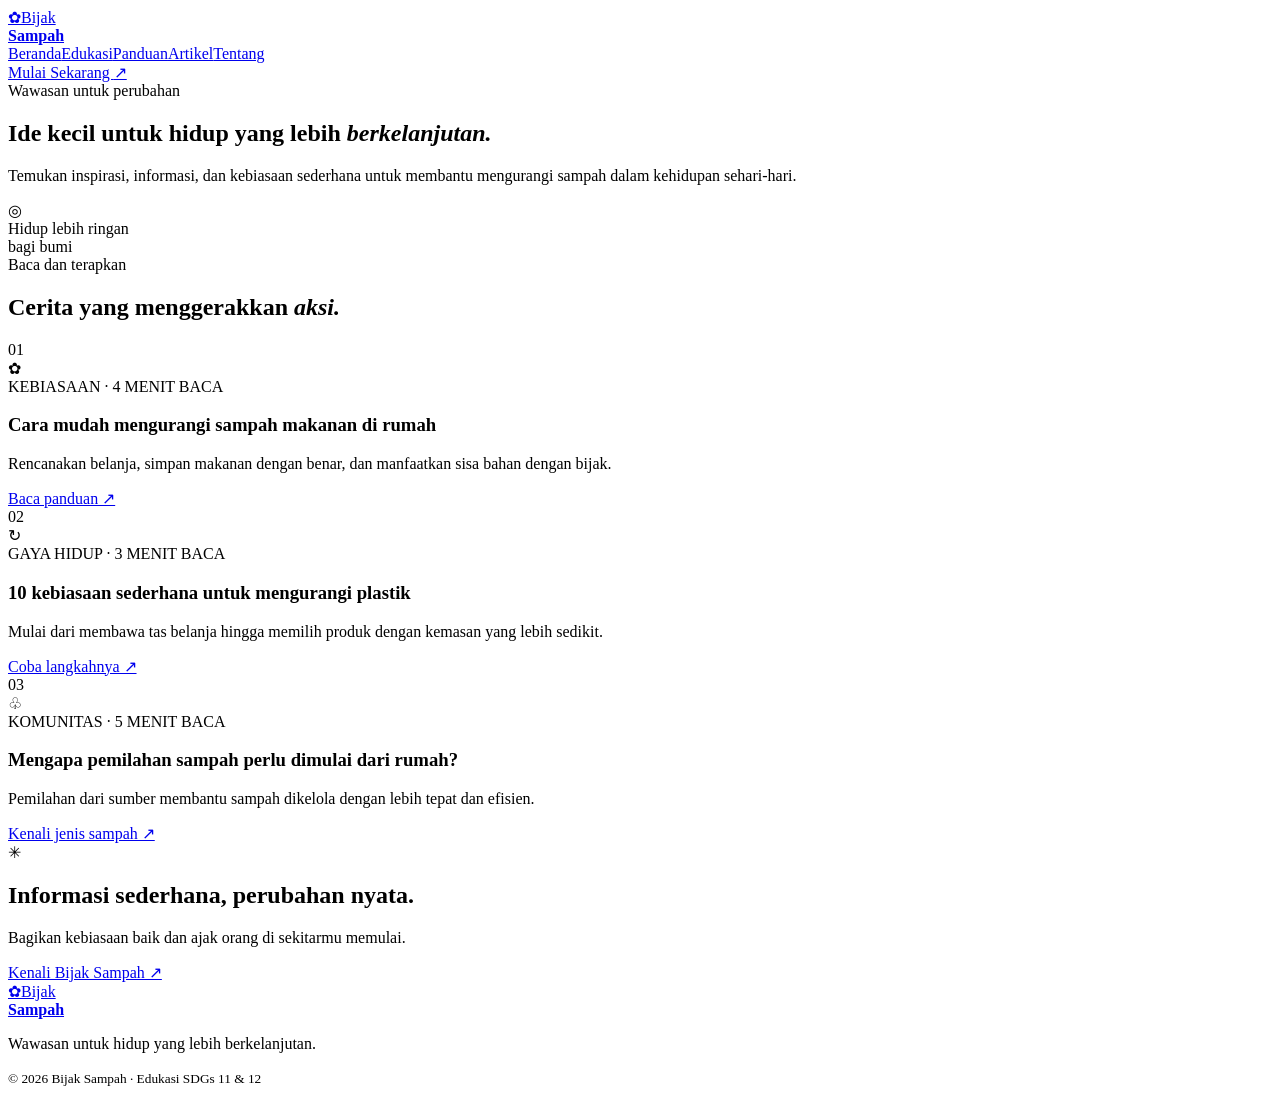
==== artikel.html @ ef58f40f "Add files via upload" ====
<!DOCTYPE html><html lang="id"><head><meta charset="UTF-8"><meta name="viewport" content="width=device-width, initial-scale=1.0"><title>Artikel — Bijak Sampah</title><link rel="stylesheet" href="css/style.css"></head><body>
<header class="site-header"><a class="brand" href="index.html"><span class="brand-mark">✿</span><span>Bijak<br><b>Sampah</b></span></a><nav class="nav"><a href="index.html">Beranda</a><a href="edukasi.html">Edukasi</a><a href="panduan.html">Panduan</a><a class="active" href="artikel.html">Artikel</a><a href="tentang.html">Tentang</a></nav><a class="button button-small" href="panduan.html">Mulai Sekarang <span>↗</span></a></header>
<main><section class="page-hero article-hero"><div><span class="eyebrow">Wawasan untuk perubahan</span><h1>Ide kecil untuk hidup yang lebih <em>berkelanjutan.</em></h1><p>Temukan inspirasi, informasi, dan kebiasaan sederhana untuk membantu mengurangi sampah dalam kehidupan sehari-hari.</p></div><div class="page-hero-art art-earth"><div class="earth-icon">◎</div><span>Hidup lebih ringan<br>bagi bumi</span></div></section>
<section class="section"><div class="section-head"><div><span class="eyebrow">Baca dan terapkan</span><h2>Cerita yang menggerakkan <em>aksi.</em></h2></div></div><div class="article-grid">
<article class="article-card"><div class="article-cover cover-food"><span>01</span><div class="cover-symbol">✿</div></div><div class="article-content"><span class="article-meta">KEBIASAAN · 4 MENIT BACA</span><h3>Cara mudah mengurangi sampah makanan di rumah</h3><p>Rencanakan belanja, simpan makanan dengan benar, dan manfaatkan sisa bahan dengan bijak.</p><a class="text-link" href="panduan.html">Baca panduan ↗</a></div></article>
<article class="article-card"><div class="article-cover cover-plastic"><span>02</span><div class="cover-symbol">↻</div></div><div class="article-content"><span class="article-meta">GAYA HIDUP · 3 MENIT BACA</span><h3>10 kebiasaan sederhana untuk mengurangi plastik</h3><p>Mulai dari membawa tas belanja hingga memilih produk dengan kemasan yang lebih sedikit.</p><a class="text-link" href="panduan.html">Coba langkahnya ↗</a></div></article>
<article class="article-card"><div class="article-cover cover-community"><span>03</span><div class="cover-symbol">♧</div></div><div class="article-content"><span class="article-meta">KOMUNITAS · 5 MENIT BACA</span><h3>Mengapa pemilahan sampah perlu dimulai dari rumah?</h3><p>Pemilahan dari sumber membantu sampah dikelola dengan lebih tepat dan efisien.</p><a class="text-link" href="edukasi.html">Kenali jenis sampah ↗</a></div></article></div></section>
<section class="callout"><span class="callout-icon">✳</span><div><h2>Informasi sederhana, perubahan nyata.</h2><p>Bagikan kebiasaan baik dan ajak orang di sekitarmu memulai.</p></div><a class="button" href="tentang.html">Kenali Bijak Sampah ↗</a></section></main>
<footer class="footer"><a class="brand" href="index.html"><span class="brand-mark">✿</span><span>Bijak<br><b>Sampah</b></span></a><p>Wawasan untuk hidup yang lebih berkelanjutan.</p><small>© 2026 Bijak Sampah · Edukasi SDGs 11 & 12</small></footer></body></html>
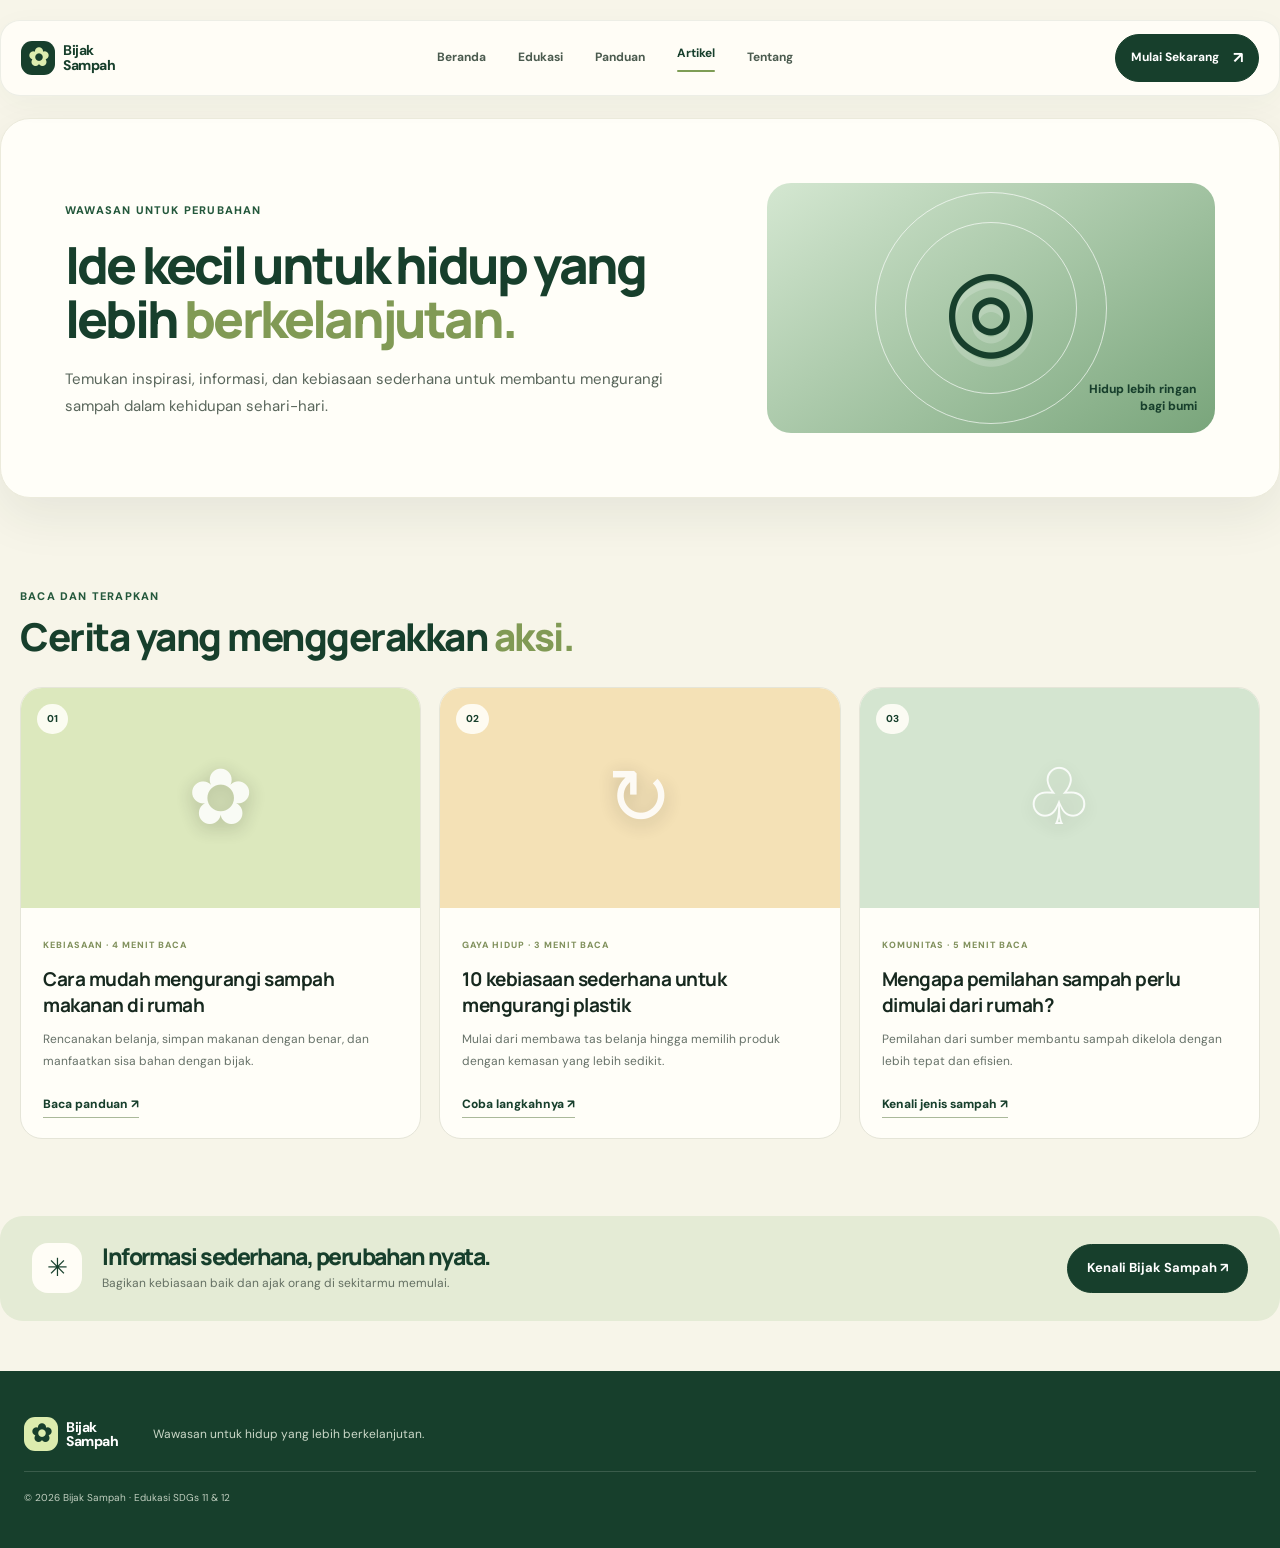
==== commit fc994e2d: "Update artikel.html" ====
--- a/artikel.html
+++ b/artikel.html
@@ -1,9 +1,170 @@
-<!DOCTYPE html><html lang="id"><head><meta charset="UTF-8"><meta name="viewport" content="width=device-width, initial-scale=1.0"><title>Artikel — Bijak Sampah</title><link rel="stylesheet" href="css/style.css"></head><body>
-<header class="site-header"><a class="brand" href="index.html"><span class="brand-mark">✿</span><span>Bijak<br><b>Sampah</b></span></a><nav class="nav"><a href="index.html">Beranda</a><a href="edukasi.html">Edukasi</a><a href="panduan.html">Panduan</a><a class="active" href="artikel.html">Artikel</a><a href="tentang.html">Tentang</a></nav><a class="button button-small" href="panduan.html">Mulai Sekarang <span>↗</span></a></header>
-<main><section class="page-hero article-hero"><div><span class="eyebrow">Wawasan untuk perubahan</span><h1>Ide kecil untuk hidup yang lebih <em>berkelanjutan.</em></h1><p>Temukan inspirasi, informasi, dan kebiasaan sederhana untuk membantu mengurangi sampah dalam kehidupan sehari-hari.</p></div><div class="page-hero-art art-earth"><div class="earth-icon">◎</div><span>Hidup lebih ringan<br>bagi bumi</span></div></section>
-<section class="section"><div class="section-head"><div><span class="eyebrow">Baca dan terapkan</span><h2>Cerita yang menggerakkan <em>aksi.</em></h2></div></div><div class="article-grid">
-<article class="article-card"><div class="article-cover cover-food"><span>01</span><div class="cover-symbol">✿</div></div><div class="article-content"><span class="article-meta">KEBIASAAN · 4 MENIT BACA</span><h3>Cara mudah mengurangi sampah makanan di rumah</h3><p>Rencanakan belanja, simpan makanan dengan benar, dan manfaatkan sisa bahan dengan bijak.</p><a class="text-link" href="panduan.html">Baca panduan ↗</a></div></article>
-<article class="article-card"><div class="article-cover cover-plastic"><span>02</span><div class="cover-symbol">↻</div></div><div class="article-content"><span class="article-meta">GAYA HIDUP · 3 MENIT BACA</span><h3>10 kebiasaan sederhana untuk mengurangi plastik</h3><p>Mulai dari membawa tas belanja hingga memilih produk dengan kemasan yang lebih sedikit.</p><a class="text-link" href="panduan.html">Coba langkahnya ↗</a></div></article>
-<article class="article-card"><div class="article-cover cover-community"><span>03</span><div class="cover-symbol">♧</div></div><div class="article-content"><span class="article-meta">KOMUNITAS · 5 MENIT BACA</span><h3>Mengapa pemilahan sampah perlu dimulai dari rumah?</h3><p>Pemilahan dari sumber membantu sampah dikelola dengan lebih tepat dan efisien.</p><a class="text-link" href="edukasi.html">Kenali jenis sampah ↗</a></div></article></div></section>
-<section class="callout"><span class="callout-icon">✳</span><div><h2>Informasi sederhana, perubahan nyata.</h2><p>Bagikan kebiasaan baik dan ajak orang di sekitarmu memulai.</p></div><a class="button" href="tentang.html">Kenali Bijak Sampah ↗</a></section></main>
-<footer class="footer"><a class="brand" href="index.html"><span class="brand-mark">✿</span><span>Bijak<br><b>Sampah</b></span></a><p>Wawasan untuk hidup yang lebih berkelanjutan.</p><small>© 2026 Bijak Sampah · Edukasi SDGs 11 & 12</small></footer></body></html>+
+<!DOCTYPE html>
+<html lang="id">
+<head>
+    <meta charset="UTF-8">
+    <meta name="viewport" content="width=device-width, initial-scale=1.0">
+    <title>Artikel — Bijak Sampah</title>
+    <link rel="stylesheet" href="css/style.css">
+</head>
+<body>
+
+    <header class="site-header">
+        <a class="brand" href="index.html">
+            <span class="brand-mark">✿</span>
+            <span>Bijak<br><b>Sampah</b></span>
+        </a>
+
+        <nav class="nav">
+            <a href="index.html">Beranda</a>
+            <a href="edukasi.html">Edukasi</a>
+            <a href="panduan.html">Panduan</a>
+            <a class="active" href="artikel.html">Artikel</a>
+            <a href="tentang.html">Tentang</a>
+        </nav>
+
+        <a class="button button-small" href="panduan.html">
+            Mulai Sekarang <span>↗</span>
+        </a>
+    </header>
+
+    <main>
+
+        <section class="page-hero article-hero">
+            <div>
+                <span class="eyebrow">Wawasan untuk perubahan</span>
+                <h1>
+                    Ide kecil untuk hidup yang lebih
+                    <em>berkelanjutan.</em>
+                </h1>
+                <p>
+                    Temukan inspirasi, informasi, dan kebiasaan sederhana
+                    untuk membantu mengurangi sampah dalam kehidupan sehari-hari.
+                </p>
+            </div>
+
+            <div class="page-hero-art art-earth">
+                <div class="earth-icon">◎</div>
+                <span>
+                    Hidup lebih ringan<br>
+                    bagi bumi
+                </span>
+            </div>
+        </section>
+
+        <section class="section">
+            <div class="section-head">
+                <div>
+                    <span class="eyebrow">Baca dan terapkan</span>
+                    <h2>
+                        Cerita yang menggerakkan <em>aksi.</em>
+                    </h2>
+                </div>
+            </div>
+
+            <div class="article-grid">
+
+                <article class="article-card">
+                    <div class="article-cover cover-food">
+                        <span>01</span>
+                        <div class="cover-symbol">✿</div>
+                    </div>
+
+                    <div class="article-content">
+                        <span class="article-meta">
+                            KEBIASAAN · 4 MENIT BACA
+                        </span>
+                        <h3>
+                            Cara mudah mengurangi sampah makanan di rumah
+                        </h3>
+                        <p>
+                            Rencanakan belanja, simpan makanan dengan benar,
+                            dan manfaatkan sisa bahan dengan bijak.
+                        </p>
+                        <a class="text-link" href="panduan.html">
+                            Baca panduan ↗
+                        </a>
+                    </div>
+                </article>
+
+                <article class="article-card">
+                    <div class="article-cover cover-plastic">
+                        <span>02</span>
+                        <div class="cover-symbol">↻</div>
+                    </div>
+
+                    <div class="article-content">
+                        <span class="article-meta">
+                            GAYA HIDUP · 3 MENIT BACA
+                        </span>
+                        <h3>
+                            10 kebiasaan sederhana untuk mengurangi plastik
+                        </h3>
+                        <p>
+                            Mulai dari membawa tas belanja hingga memilih
+                            produk dengan kemasan yang lebih sedikit.
+                        </p>
+                        <a class="text-link" href="panduan.html">
+                            Coba langkahnya ↗
+                        </a>
+                    </div>
+                </article>
+
+                <article class="article-card">
+                    <div class="article-cover cover-community">
+                        <span>03</span>
+                        <div class="cover-symbol">♧</div>
+                    </div>
+
+                    <div class="article-content">
+                        <span class="article-meta">
+                            KOMUNITAS · 5 MENIT BACA
+                        </span>
+                        <h3>
+                            Mengapa pemilahan sampah perlu dimulai dari rumah?
+                        </h3>
+                        <p>
+                            Pemilahan dari sumber membantu sampah dikelola
+                            dengan lebih tepat dan efisien.
+                        </p>
+                        <a class="text-link" href="edukasi.html">
+                            Kenali jenis sampah ↗
+                        </a>
+                    </div>
+                </article>
+
+            </div>
+        </section>
+
+        <section class="callout">
+            <span class="callout-icon">✳</span>
+
+            <div>
+                <h2>Informasi sederhana, perubahan nyata.</h2>
+                <p>
+                    Bagikan kebiasaan baik dan ajak orang di sekitarmu memulai.
+                </p>
+            </div>
+
+            <a class="button" href="tentang.html">
+                Kenali Bijak Sampah ↗
+            </a>
+        </section>
+
+    </main>
+
+    <footer class="footer">
+        <a class="brand" href="index.html">
+            <span class="brand-mark">✿</span>
+            <span>Bijak<br><b>Sampah</b></span>
+        </a>
+
+        <p>Wawasan untuk hidup yang lebih berkelanjutan.</p>
+
+        <small>
+            © 2026 Bijak Sampah · Edukasi SDGs 11 & 12
+        </small>
+    </footer>
+
+</body>
+</html>
--- a/css/style.css
+++ b/css/style.css
@@ -0,0 +1,7 @@
+@import url('https://fonts.googleapis.com/css2?family=DM+Sans:wght@400;500;600;700&family=Manrope:wght@400;500;600;700;800&display=swap');
+:root{--forest:#173f2c;--forest2:#24583c;--leaf:#7e9d55;--lime:#d9e8ad;--cream:#f7f5e9;--paper:#fffef8;--ink:#17291f;--muted:#677269;--line:#e5e5d8;--coral:#e9896b;--gold:#efbd4d;--radius:24px;--shadow:0 18px 50px rgba(28,55,35,.08)}
+*{box-sizing:border-box}html{scroll-behavior:smooth}body{margin:0;background:var(--cream);color:var(--ink);font-family:'DM Sans',sans-serif;line-height:1.6}a{color:inherit;text-decoration:none}img{max-width:100%}.site-header{max-width:1320px;margin:20px auto 0;padding:13px 20px;background:rgba(255,254,248,.9);border:1px solid rgba(31,69,44,.08);border-radius:20px;display:flex;align-items:center;justify-content:space-between;gap:24px;box-shadow:0 8px 30px rgba(31,69,44,.04);position:relative;z-index:2}.brand{display:flex;align-items:center;gap:8px;color:var(--forest);font-size:14px;line-height:1.05;font-weight:700;letter-spacing:-.5px;flex-shrink:0}.brand b{font-weight:800}.brand-mark{width:34px;height:34px;display:grid;place-items:center;background:var(--forest);color:#dcecae;border-radius:11px;font-size:25px}.nav{display:flex;align-items:center;gap:clamp(12px,2.5vw,34px)}.nav a{font-size:12px;font-weight:700;color:#4b5b4f;transition:.2s}.nav a:hover,.nav a.active{color:var(--forest)}.nav a.active:after{content:'';display:block;height:2px;background:var(--leaf);margin-top:7px;border-radius:4px}.button{display:inline-flex;align-items:center;justify-content:center;gap:14px;background:var(--forest);color:white;border:1px solid var(--forest);padding:13px 19px;border-radius:999px;font-weight:700;font-size:13px;transition:transform .2s,background .2s;white-space:nowrap}.button:hover{transform:translateY(-2px);background:#2b6544}.button span{font-size:16px}.button-small{padding:10px 15px;font-size:12px}.button-outline{background:transparent;color:var(--forest)}.button-outline:hover{color:white}.hero,.page-hero,.section,.stats-row,.feature-band,.callout{max-width:1280px;margin-left:auto;margin-right:auto}.hero{margin-top:22px;display:grid;grid-template-columns:1.04fr .96fr;min-height:540px;background:var(--paper);border-radius:32px;overflow:hidden;box-shadow:var(--shadow);border:1px solid #ecebdc}.hero-copy{padding:clamp(32px,5vw,72px);display:flex;flex-direction:column;align-items:flex-start;justify-content:center}.eyebrow{display:inline-flex;align-items:center;gap:8px;font-size:11px;text-transform:uppercase;letter-spacing:1.2px;font-weight:800;color:var(--forest2);margin-bottom:18px}.dot{width:7px;height:7px;background:#9bbd65;border-radius:50%;box-shadow:0 0 0 5px #edf3db}.hero h1,.page-hero h1{font-family:Manrope,sans-serif;font-size:clamp(38px,4.2vw,64px);line-height:1.06;letter-spacing:-2.8px;margin:0 0 20px;color:var(--forest);font-weight:800}.hero h1 em,.page-hero h1 em,h2 em{font-style:normal;color:#819a55}.hero-copy>p,.page-hero p{font-size:15px;line-height:1.8;color:#59665b;max-width:500px;margin:0}.actions{display:flex;gap:12px;flex-wrap:wrap;margin-top:27px}.hero-note{display:flex;align-items:center;gap:12px;margin-top:38px;padding-top:20px;border-top:1px solid var(--line);width:100%;max-width:380px}.note-icon{display:grid;place-items:center;width:43px;height:43px;border-radius:15px;background:#e8efd7;color:var(--forest);font-size:25px}.hero-note b,.hero-note small{display:block}.hero-note b{font-size:12px}.hero-note small{font-size:11px;color:var(--muted);margin-top:2px}.hero-visual{position:relative;min-height:480px;overflow:hidden;background:linear-gradient(145deg,#dce8c6,#9db87c 52%,#355f3b)}.photo-main{position:absolute;inset:0;background:linear-gradient(180deg,rgba(24,62,39,.02),rgba(24,62,39,.1)),url('https://images.unsplash.com/photo-1441974231531-c6227db76b6e?auto=format&fit=crop&w=1400&q=85') center/cover}.hero-visual:after{content:'';position:absolute;inset:0;background:linear-gradient(90deg,rgba(247,245,233,.14),transparent 55%);pointer-events:none}.visual-label{position:absolute;top:26px;left:26px;z-index:1;background:rgba(255,254,248,.92);padding:9px 14px;border-radius:100px;font-size:11px;font-weight:800;color:var(--forest)}.visual-label span{color:#86a557;margin-left:8px}.floating-card{position:absolute;bottom:30px;left:26px;z-index:1;background:var(--paper);padding:14px 18px;border-radius:18px;display:flex;align-items:center;gap:12px;box-shadow:var(--shadow)}.mini-leaf{display:grid;place-items:center;width:42px;height:42px;border-radius:13px;background:#e3edce;font-size:28px;color:var(--forest)}.floating-card b,.floating-card small{display:block}.floating-card b{font-size:13px}.floating-card small{font-size:10px;color:var(--muted)}.round-stamp{position:absolute;z-index:1;right:24px;top:26px;width:94px;height:94px;display:grid;place-content:center;text-align:center;border:1px solid rgba(255,255,255,.7);border-radius:50%;color:white;font-size:13px;line-height:1.2;transform:rotate(8deg);background:rgba(23,63,44,.18);backdrop-filter:blur(6px)}.stats-row{display:grid;grid-template-columns:repeat(3,1fr);margin-top:18px;background:#e8ecd9;border-radius:22px;padding:18px 26px;gap:20px}.stats-row>div{display:flex;align-items:center;gap:13px;justify-content:center}.stat-icon{width:42px;height:42px;border:1px solid #c8d3b7;border-radius:14px;display:grid;place-items:center;color:var(--forest);font-size:23px}.stats-row b,.stats-row small{display:block}.stats-row b{font-size:12px}.stats-row small{font-size:10px;color:var(--muted)}.section{padding:84px 20px 12px}.section-head{display:flex;align-items:end;justify-content:space-between;gap:20px;margin-bottom:28px}.section-head .eyebrow{margin-bottom:10px}.section h2,.feature-copy h2,.callout h2{font-family:Manrope,sans-serif;font-size:clamp(28px,3vw,42px);letter-spacing:-1.5px;line-height:1.15;color:var(--forest);margin:0;font-weight:800}.text-link{font-size:12px;font-weight:800;color:var(--forest);border-bottom:1px solid #aab99a;padding-bottom:5px}.category-grid{display:grid;grid-template-columns:repeat(4,minmax(0,1fr));gap:16px}.category-card{border-radius:22px;overflow:hidden;border:1px solid rgba(30,58,38,.08);background:var(--paper);transition:transform .25s,box-shadow .25s;display:flex;flex-direction:column}.category-card:hover,.article-card:hover{transform:translateY(-5px);box-shadow:var(--shadow)}.organic{--tone:#e2eccb;--deep:#5d7f3e}.recycle{--tone:#fff0c8;--deep:#a97712}.hazard{--tone:#fbe0d6;--deep:#c65f47}.residual{--tone:#e6e6df;--deep:#5d655c}.category-image{height:165px;background-color:var(--tone);position:relative;overflow:hidden}.category-image:after{content:'';position:absolute;inset:0;background:linear-gradient(0deg,rgba(23,63,44,.1),transparent 70%)}.img-organic{background:var(--tone) url('https://images.unsplash.com/photo-1540420773420-3366772f4999?auto=format&fit=crop&w=700&q=80') center/cover}.img-recycle{background:var(--tone) url('https://images.unsplash.com/photo-1532996122724-e3c354a0b15b?auto=format&fit=crop&w=700&q=80') center/cover}.img-hazard{background:var(--tone) url('https://images.unsplash.com/photo-1605600659873-d808a13e4d9a?auto=format&fit=crop&w=700&q=80') center/cover}.img-residual{background:var(--tone) url('https://images.unsplash.com/photo-1604187351574-c75ca79f5807?auto=format&fit=crop&w=700&q=80') center/cover}.category-body{padding:19px 19px 21px;flex:1;display:flex;flex-direction:column;align-items:flex-start}.pill{font-size:9px;font-weight:800;letter-spacing:.9px;color:var(--deep);background:var(--tone);padding:6px 9px;border-radius:99px}.category-body h3{font-family:Manrope,sans-serif;font-size:18px;line-height:1.25;margin:14px 0 8px;letter-spacing:-.5px}.category-body p{font-size:12px;color:var(--muted);line-height:1.7;margin:0 0 18px}.card-link{margin-top:auto;font-size:11px;font-weight:800;color:var(--deep);padding-top:12px;border-top:1px solid rgba(30,58,38,.1);width:100%}.feature-band{margin-top:82px;display:grid;grid-template-columns:.85fr 1.15fr;min-height:310px;border-radius:28px;overflow:hidden;background:#e4ebd5}.feature-art{position:relative;overflow:hidden;background:radial-gradient(circle at 50% 45%,#c2d69b,#8aa766 62%,#4e794b)}.feature-art:before,.feature-art:after{content:'';position:absolute;border:1px solid rgba(255,255,255,.45);border-radius:50%;width:280px;height:280px;left:50%;top:50%;transform:translate(-50%,-50%)}.feature-art:after{width:210px;height:210px}.feature-orbit{position:absolute;z-index:1;left:50%;top:50%;transform:translate(-50%,-50%);font-size:100px;color:#fffbe8;text-shadow:0 6px 25px #466b3d}.feature-leaves{position:absolute;right:10%;top:8%;font-size:100px;color:rgba(255,255,255,.65);transform:rotate(-25deg)}.feature-copy{padding:clamp(30px,5vw,62px);align-self:center}.feature-copy p{font-size:14px;color:#586657;line-height:1.8;max-width:560px;margin:17px 0 23px}.quote-section{text-align:center;max-width:900px;padding-bottom:80px}.quote-mark{font-family:Georgia,serif;font-size:70px;color:#9ab26e;line-height:1}.quote-section blockquote{font-family:Manrope,sans-serif;font-size:clamp(23px,3vw,34px);font-weight:700;letter-spacing:-1px;line-height:1.35;color:var(--forest);margin:0 auto 16px;max-width:800px}.quote-section p{font-size:12px;color:var(--muted)}.footer{margin-top:50px;background:#173f2c;color:#f8f6e9;padding:42px max(24px,calc((100vw - 1240px)/2));display:grid;grid-template-columns:auto 1fr auto;align-items:center;gap:15px 35px}.footer .brand{color:#fff}.footer .brand-mark{background:#dcecae;color:var(--forest)}.footer p{font-size:12px;color:#cbd8c8}.footer-links{display:flex;gap:18px}.footer-links a{font-size:11px;color:#e3ebdd}.footer>small{grid-column:1/-1;border-top:1px solid rgba(255,255,255,.15);padding-top:18px;color:#c0cebf;font-size:10px}
+.page-hero{margin-top:22px;min-height:330px;padding:clamp(30px,5vw,64px);border-radius:30px;display:grid;grid-template-columns:1.2fr .8fr;align-items:center;gap:30px;background:var(--paper);overflow:hidden;box-shadow:var(--shadow);border:1px solid #ecebdc}.page-hero h1{font-size:clamp(36px,4vw,56px)}.page-hero p{max-width:620px}.page-hero-art{height:250px;border-radius:24px;position:relative;overflow:hidden;display:grid;place-items:center;background:linear-gradient(145deg,#dbe9c6,#a5c17f)}.page-hero-art:before,.page-hero-art:after{content:'';position:absolute;border:1px solid rgba(255,255,255,.65);width:230px;height:230px;border-radius:50%}.page-hero-art:after{width:170px;height:170px}.page-hero-art>span{position:absolute;bottom:18px;right:18px;font-size:12px;font-weight:800;color:var(--forest);text-align:right;line-height:1.4}.seedling,.jar,.earth-icon,.about-leaf{font-size:110px;line-height:1;color:var(--forest);text-shadow:0 8px 0 rgba(255,255,255,.2);z-index:1}.art-seedling{background:linear-gradient(145deg,#e9efce,#9ebc75)}.art-jar{background:linear-gradient(145deg,#f7e8bf,#b5c994)}.art-earth{background:linear-gradient(145deg,#d4e7d1,#79a57b)}.art-about{background:linear-gradient(145deg,#e8edcf,#a9c27e)}.section-tight{padding-top:45px}.filter-pills{display:flex;gap:8px;flex-wrap:wrap;margin-bottom:24px}.filter{border:1px solid #dfe4d5;border-radius:99px;padding:9px 15px;font-size:11px;font-weight:700;color:#536153;background:#fffdf6}.filter.active,.filter:hover{background:var(--forest);color:#fff;border-color:var(--forest)}.category-grid-large .category-image{height:185px}.category-grid-large .category-body h3{font-size:20px}.tip-box{margin-top:auto;padding:11px 12px;background:var(--tone);color:var(--deep);border-radius:12px;font-size:11px;line-height:1.5;width:100%}.callout{margin-top:65px;padding:27px 32px;display:flex;align-items:center;gap:20px;background:#e4ebd5;border-radius:23px}.callout-icon{width:50px;height:50px;border-radius:16px;background:#fffdf6;color:var(--forest);display:grid;place-items:center;font-size:25px;flex-shrink:0}.callout h2{font-size:23px}.callout p{font-size:12px;color:#647063;margin:5px 0 0}.callout .button{margin-left:auto}.steps-grid{display:grid;grid-template-columns:repeat(4,1fr);gap:16px}.step-card{position:relative;background:var(--paper);border:1px solid var(--line);border-radius:22px;padding:20px;min-height:280px;overflow:hidden}.step-number{font-size:11px;font-weight:800;color:#7c925d;letter-spacing:1px}.step-illustration{height:100px;display:grid;place-items:center;font-size:65px;margin:5px 0;color:var(--forest)}.step-bag{color:#cb9435}.step-jar{color:#71915b}.step-recycle{color:#3f7952}.step-plant{color:#829d54}.step-card h3{font-size:16px;line-height:1.3;margin:5px 0 8px}.step-card p{font-size:12px;line-height:1.7;color:var(--muted);margin:0 0 15px}.step-tag{font-size:10px;font-weight:700;color:var(--forest);background:#edf1e2;padding:7px 9px;border-radius:8px}.guide-band{margin-bottom:20px}.guide-art{background:radial-gradient(circle,#e3edca,#7d9f63)}.article-grid{display:grid;grid-template-columns:repeat(3,1fr);gap:18px}.article-card{background:var(--paper);border:1px solid var(--line);border-radius:22px;overflow:hidden;transition:.25s}.article-cover{height:220px;position:relative;display:flex;align-items:center;justify-content:center;overflow:hidden}.article-cover:before{content:'';position:absolute;inset:0;background-size:cover;background-position:center;opacity:.8;mix-blend-mode:multiply}.cover-food{background:#dce8bd}.cover-food:before{background-image:url('https://images.unsplash.com/photo-1547592180-85f173990554?auto=format&fit=crop&w=800&q=80')}.cover-plastic{background:#f4e1b6}.cover-plastic:before{background-image:url('https://images.unsplash.com/photo-1532996122724-e3c354a0b15b?auto=format&fit=crop&w=800&q=80')}.cover-community{background:#d4e5d0}.cover-community:before{background-image:url('https://images.unsplash.com/photo-1532996122724-e3c354a0b15b?auto=format&fit=crop&w=800&q=80')}.article-cover>span{position:absolute;top:16px;left:16px;background:rgba(255,254,248,.9);padding:7px 10px;border-radius:99px;font-size:10px;font-weight:800;color:var(--forest)}.cover-symbol{z-index:1;color:white;text-shadow:0 4px 20px rgba(0,0,0,.25);font-size:78px;opacity:.85}.article-content{padding:22px}.article-meta{font-size:9px;font-weight:800;letter-spacing:1px;color:#81915d}.article-content h3{font-family:Manrope,sans-serif;font-size:19px;line-height:1.35;letter-spacing:-.5px;margin:11px 0}.article-content p{font-size:12px;line-height:1.8;color:var(--muted);margin:0 0 18px}.section-intro{max-width:330px;color:var(--muted);font-size:12px}.team-grid{display:grid;grid-template-columns:repeat(4,1fr);gap:15px}.team-card{text-align:center;background:var(--paper);border:1px solid var(--line);border-radius:20px;padding:25px 15px}.avatar{width:78px;height:78px;margin:0 auto 15px;border-radius:50%;display:grid;place-items:center;font-family:Manrope,sans-serif;font-size:30px;font-weight:800;color:var(--forest);border:5px solid white;box-shadow:0 0 0 1px var(--line)}.avatar-a{background:#dce9c5}.avatar-b{background:#f6dfb2}.avatar-c{background:#f4d6cc}.avatar-d{background:#d7e4d8}.team-card h3{font-size:14px;margin:0 0 4px}.team-card p{font-size:11px;color:var(--muted);margin:0 0 12px}.team-card>span{display:inline-block;background:#edf1e2;color:var(--forest);font-size:10px;padding:6px 9px;border-radius:8px}.references{padding-top:45px;padding-bottom:50px}.reference-row{display:flex;align-items:center;gap:18px;padding:19px 4px;border-bottom:1px solid var(--line)}.reference-number{font-size:12px;color:#82965e;font-weight:800}.reference-row>span:nth-child(2){flex:1}.reference-row b,.reference-row small{display:block}.reference-row b{font-size:13px}.reference-row small{font-size:11px;color:var(--muted);margin-top:3px}.external{font-size:18px;color:var(--forest)}
+@media(max-width:1000px){.site-header{margin:12px 14px 0;gap:15px}.nav{gap:15px}.nav a{font-size:11px}.hero,.page-hero,.stats-row,.feature-band,.callout{margin-left:14px;margin-right:14px}.hero{min-height:470px}.hero-copy{padding:35px}.hero-visual{min-height:440px}.category-grid{grid-template-columns:repeat(2,minmax(0,1fr))}.steps-grid{grid-template-columns:repeat(2,1fr)}.category-image{height:190px}.footer{padding-left:25px;padding-right:25px}.team-grid{grid-template-columns:repeat(2,1fr)}}
+@media(max-width:680px){.site-header{border-radius:17px;padding:12px 14px;flex-wrap:wrap;gap:12px}.brand{font-size:12px}.brand-mark{width:30px;height:30px;font-size:22px}.nav{order:3;width:100%;justify-content:space-between;gap:8px;border-top:1px solid var(--line);padding-top:10px}.nav a{font-size:10px}.nav a.active:after{margin-top:4px}.button-small{font-size:10px;padding:9px 12px}.hero{grid-template-columns:1fr;margin-top:14px;border-radius:24px}.hero-copy{padding:30px 25px}.hero h1{font-size:43px;letter-spacing:-2px}.hero-copy>p{font-size:13px}.hero-visual{min-height:310px}.round-stamp{width:76px;height:76px;font-size:11px}.stats-row{grid-template-columns:1fr;gap:13px;padding:18px;margin-top:12px}.stats-row>div{justify-content:flex-start}.section{padding:58px 16px 0}.section-head{align-items:flex-start;flex-direction:column;gap:13px}.section h2,.feature-copy h2{font-size:31px}.category-grid,.category-grid-large,.article-grid{grid-template-columns:1fr}.category-image,.category-grid-large .category-image{height:210px}.category-body{padding:19px}.feature-band{grid-template-columns:1fr;margin-top:55px;border-radius:23px}.feature-art{min-height:210px}.feature-copy{padding:30px 25px}.quote-section{padding-bottom:45px}.quote-section blockquote{font-size:24px}.footer{grid-template-columns:1fr;gap:12px;margin-top:30px;padding:30px 22px}.footer-links{flex-wrap:wrap}.footer>small{grid-column:auto}.page-hero{grid-template-columns:1fr;margin:14px;border-radius:24px;padding:30px 24px;gap:22px}.page-hero h1{font-size:39px;letter-spacing:-2px}.page-hero p{font-size:13px}.page-hero-art{height:210px}.section-tight{padding-top:28px}.callout{margin:42px 14px 0;padding:22px;align-items:flex-start;flex-wrap:wrap}.callout h2{font-size:21px}.callout .button{margin-left:0}.steps-grid{grid-template-columns:1fr}.step-card{min-height:unset}.step-illustration{height:80px}.article-cover{height:230px}.team-grid{grid-template-columns:repeat(2,minmax(0,1fr));gap:10px}.team-card{padding:18px 9px}.avatar{width:64px;height:64px;font-size:24px}.team-card h3{font-size:12px}.team-card>span{font-size:9px}.reference-row{gap:12px}.reference-row b{font-size:12px}.reference-row small{font-size:10px}}
+@media(prefers-reduced-motion:reduce){html{scroll-behavior:auto}*,*:before,*:after{transition:none!important}}
